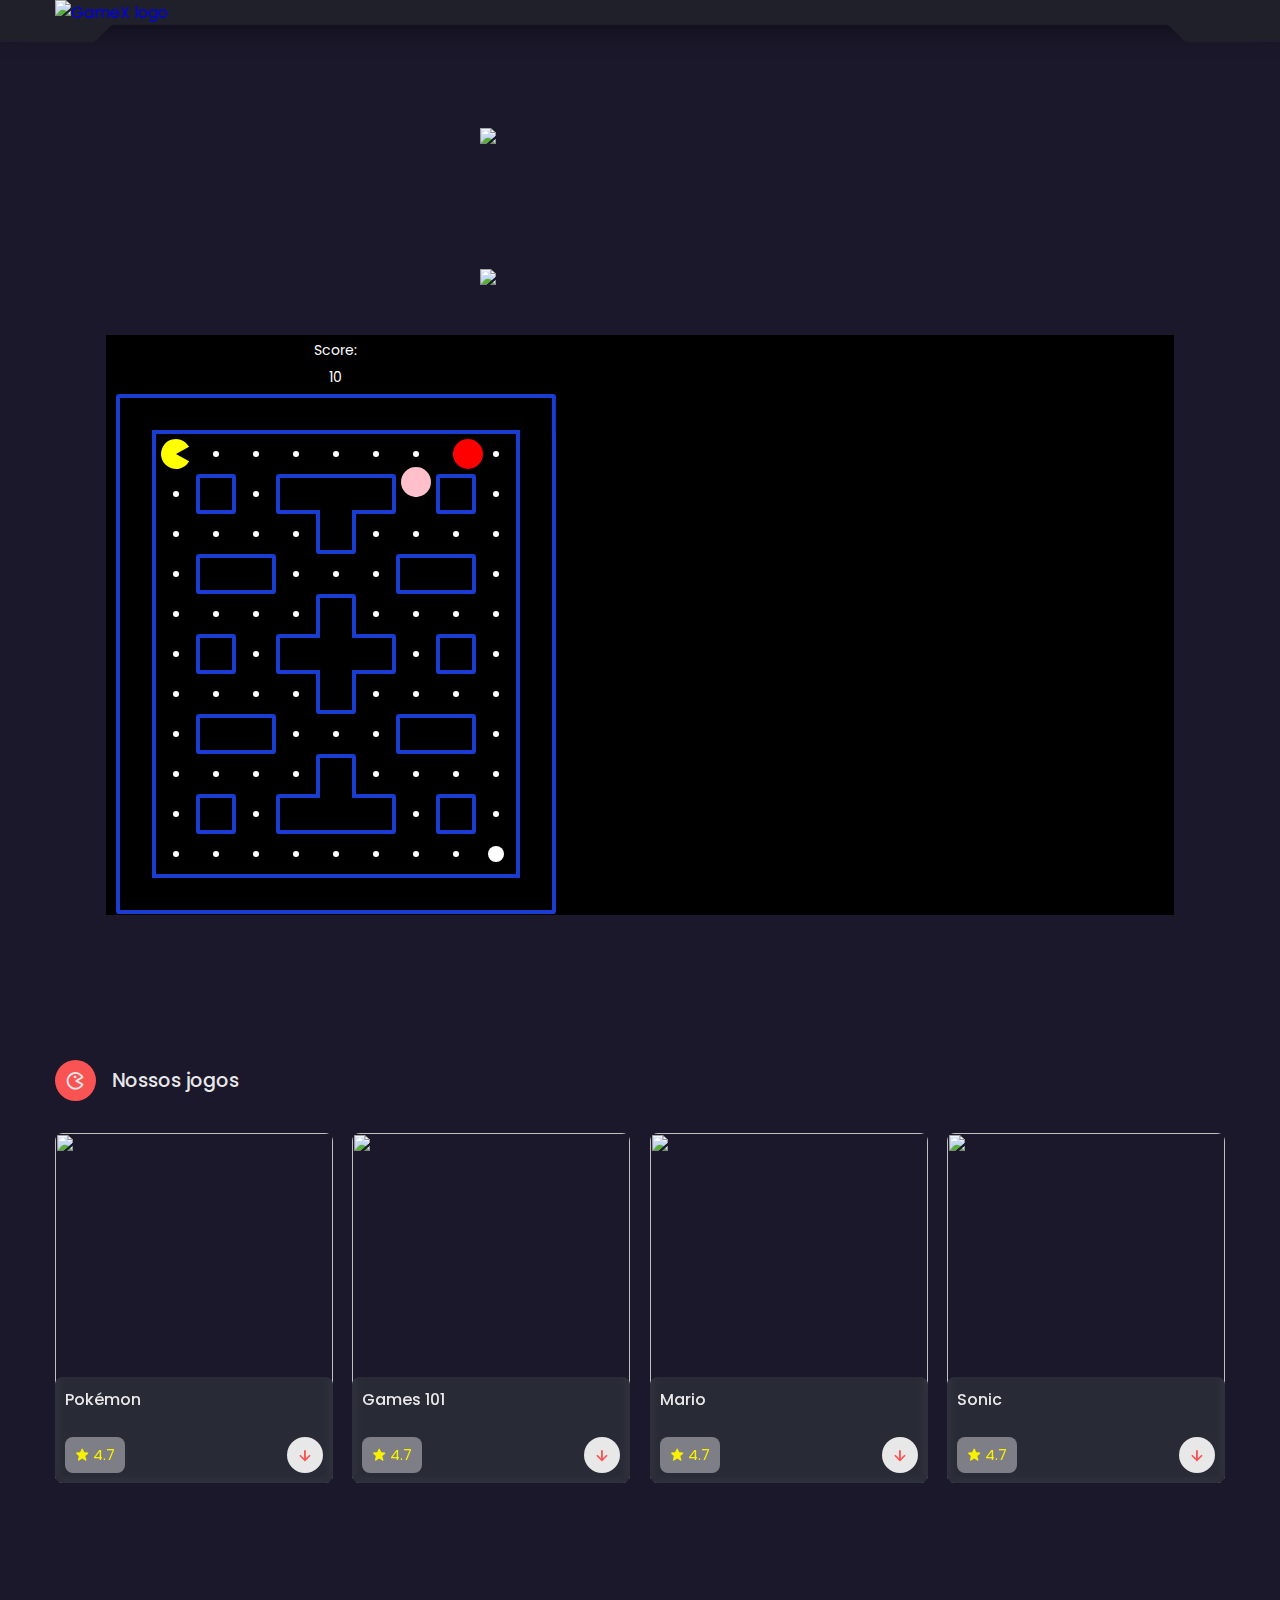
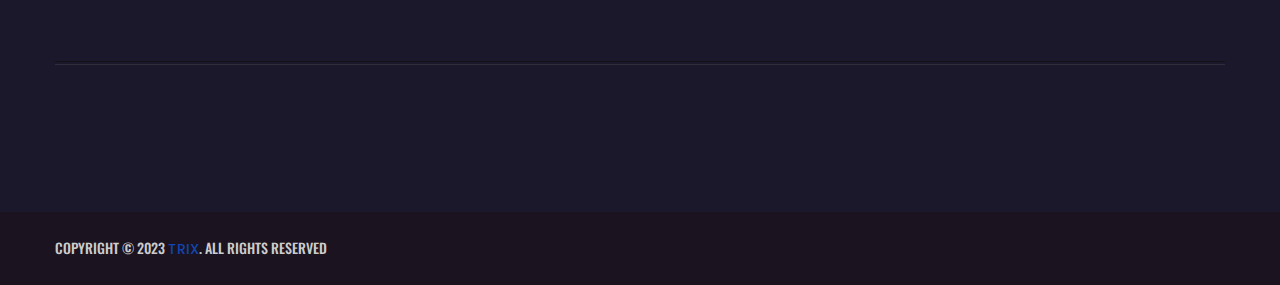
==== index.html @ 64737277 "Update index.html" ====
<!DOCTYPE html>
<html lang="pt-br">

<head>
    <link rel="icon" href="https://github.com/gabziz/certo/blob/main/img/icon.png?raw=true">
    <link rel="stylesheet" href="nossosJogos.css">
    <link rel="stylesheet" href="stylePacman.css">
    <!--BoxIcon-->
    <link href='https://unpkg.com/boxicons@2.1.4/css/boxicons.min.css' rel='stylesheet'>
    <!--Swiper File css-->
    <link rel="stylesheet" href="swiper-bundle.min.css">
    <!-- 
    - google font
  -->
    <link rel="preconnect" href="https://fonts.googleapis.com">
    <link rel="preconnect" href="https://fonts.gstatic.com" crossorigin>
    <link
        href="https://fonts.googleapis.com/css2?family=Oswald:wght@300;400;500;600;700&family=Poppins:wght@400;500;700&display=swap"
        rel="stylesheet">
    <meta charset="UTF-8">
    <meta http-equiv="X-UA-Compatible" content="IE=edge">
    <meta name="viewport" content="width=device-width, initial-scale=1.0">

    <!-- pokemon -->
    <link rel="preconnect" href="https://fonts.googleapis.com" />
    <link rel="preconnect" href="https://fonts.gstatic.com" crossorigin />
    <link
      href="https://fonts.googleapis.com/css2?family=Press+Start+2P&display=swap"
      rel="stylesheet"
    />
    <title>Trix - GameStore</title>
</head>

<body>

    <header>



        <div class="menu-icon">
            <div class="line1"></div>
            <div class="line2"></div>
            <div class="line3"></div>
        </div>
        </div>


        </div>
    </header>






    <header class="header">

        <!-- 
    - overlay
    -->
        <div class="overlay" data-overlay></div>

        <div class="container">


            <a href="https://trixstartup.github.io/trix/" class="logo">
                <img src="https://github.com/Naira-Duda-04/Imagem_TCC/blob/main/Logo-TCC2.png?raw=true" alt="GameX logo"
                    class="trix1">
            </a>



    </header>



<!--jogo-->
<div class="logoDeJogos">
    <img src="https://upload.wikimedia.org/wikipedia/pt/f/fc/Pac-Man_logo.png" >
    </div>
    <br>   
    <div class="jogo">
      <div class="teclado">
        <br>
          <img src="https://github.com/TrixStartup/NossosJogos-img/blob/main/Teclado/Pacman.png?raw=true">
      </div>
      <br><br>

        <div class="containerP">
          <div class="pacman1">
            <div class="pacman2">
            <p><span>Score: </span> </p> 
            <p><span id="scoreEl">0</span></p> 
            <canvas width="100" height="100"></canvas>
          </div>
          </div>
          
        </div>
        
    </div>
        <br><br><br><br><br><br>
        
             <!--nossos jogos-->
        <section class="new container" id="Nossos jogos">
            <div class="heading">
                <i class='bx bx-game'></i>
                <h2>Nossos jogos</h2>
            </div>
            <!--content-->
            <div class="new-content">
                <!--Card 1-->
                <div class="box">
                    <img src="https://github.com/TrixStartup/NossosJogos-img/blob/main/pokemon.PNG?raw=true" alt="">
                    <div class="box-text">
                        <h2>Pokémon</h2>
                        <br>
                        <div class="rating-download">
                            <div class="rating">
                                <i class='bx bxs-star'></i>
                                <span>4.7</span>
                            </div>
                            <a href="https://trixstartup.github.io/pokemon/" class="box-btn"><i class="bx bx-down-arrow-alt"></i>
      
                            </a>
                        </div>
                    </div>
                </div>
      
                <!--Card 2-->
                <div class="box">
                    <img src="https://github.com/TrixStartup/NossosJogos-img/blob/main/game101.PNG?raw=true" alt="">
                    <div class="box-text">
                        <h2>Games 101</h2>
                        <br>
                        <div class="rating-download">
                            <div class="rating">
                                <i class='bx bxs-star'></i>
                                <span>4.7</span>
                            </div>
                            <a href="https://trixstartup.github.io/games101/" class="box-btn"><i class="bx bx-down-arrow-alt"></i>
      
                            </a>
                        </div>
                    </div>
                </div>
      
                <!--Card 3-->
                <div class="box">
                    <img src="https://github.com/TrixStartup/NossosJogos-img/blob/main/mario.PNG?raw=true" alt="">
                    <div class="box-text">
                        <h2>Mario</h2>
                        <br>
                        <div class="rating-download">
                            <div class="rating">
                                <i class='bx bxs-star'></i>
                                <span>4.7</span>
                            </div>
                            <a href="https://trixstartup.github.io/mario/" class="box-btn"><i class="bx bx-down-arrow-alt"></i>
      
                            </a>
                        </div>
                    </div>
                </div>
      
                <!--Card 4-->
                <div class="box">
                    <img src="https://github.com/TrixStartup/NossosJogos-img/blob/main/sonic.PNG?raw=true" alt="">
                    <div class="box-text">
                        <h2>Sonic</h2>
                        <br>
                        <div class="rating-download">
                            <div class="rating">
                                <i class='bx bxs-star'></i>
                                <span>4.7</span>
                            </div>
                            <a href="https://trixstartup.github.io/sonic/" class="box-btn"><i class="bx bx-down-arrow-alt"></i>
      
                            </a>
                        </div>
                    </div>
                </div>        
        </section>














     <!--Footer-->
    
  <footer>
    
    <div class="footer-top">
      <div class="container">

        <div class="footer-brand-wrapper">


          <div class="footer-menu-wrapper">

           
          
          </div>

        </div>

        <div class="footer-quicklinks">
 
        </div>
      </div>
    </div>

    <div class="footer-bottom">
      <div class="container">
        <p class="copyright">
          Copyright &copy; 2023 <a href="#">Trix</a>. all rights reserved
        </p>
      </div>
    </div>

  </footer>


    <!-- 
        - #GO TO TOP
      -->

    <a href="#top" class="btn btn-primary go-top" data-go-top>
        <ion-icon name="chevron-up-outline"></ion-icon>
    </a>

    <!-- 
    - ionicon link
  -->
    <script type="module" src="https://unpkg.com/ionicons@5.5.2/dist/ionicons/ionicons.esm.js"></script>
    <script nomodule src="https://unpkg.com/ionicons@5.5.2/dist/ionicons/ionicons.js"></script>

    <!--Swiper File-->
    <script src="img/swiper-bundle.min.js"></script>
    <!---->


    <!--JavaScript-->
    <script src="main.js"></script>
    
    <!-- pacman -->
    <script src="utils.js"></script>
    <script src="classes/Boundary.js"></script>
    <script src="classes/Ghost.js"></script>
    <script src="classes/Pellet.js"></script>
    <script src="classes/Player.js"></script>
    <script src="classes/PowerUp.js"></script>
    <script src="eventListeners.js"></script>
    <script src="setup.js"></script>
    <script src="pacman.js"></script>
</body>

</html>
---- nossosJogos.css ----
@import url('https://fonts.googleapis.com/css2?family=Poppins:wght@400;500;600;700&display=swap');

*{
    font-family: 'Poppins', sans-serif;
    margin: 0;
    padding: 0;
    box-sizing: border-box;
    text-decoration: none;
}

:root{
    --main-color:#fa5353;
    --dark-color: #1b182b;
    --light-color: #322f40;
    --text-color: hsl(0,0%,91%);
}
::selection{
    color: var(--text-color);
    background: var(--main-color);
}
section{
    padding: 4rem 0 3rem;
}
img{
    width: 100%;
}
body{
    color: var(--text-color);
    background: var(--dark-color);
}
.container{
    max-width: 1068px;
    margin: auto;
    width: 100%;
}

/*home*/
.home{
    position: relative;
    min-height: 540px;
    display: flex;
    align-items: center;
    justify-content: flex-end;
    margin-top: 5rem;
}
.home img{
    position: absolute;
    width: 100%;
    height: 100%;
    object-fit: cover;
    border-radius: 1.4rem;
    z-index: -1;
}
.home-text{
    padding-right: 4rem;
    text-align: right;
}
.home-text h1{
    font-size: 2.4rem;
    text-transform: uppercase;
    color: var(--dark-color);
    margin-bottom: 1rem;
}
.btn{
    background: var(--main-color);
    padding: 15px 20px;
    color: var(--text-color);
    text-transform: uppercase;
    font-size: 1rem;
    letter-spacing: 1px;
    font-weight: 500;
    clip-path: polygon(0 0, 100% 0%, 100% 100%, 25% 100%, 0% 68%);
}
.btn:hover{
    background: var(--light-color);
    transition: 0.3s all linear;
}

/*games*/
.heading{
    display: flex;
    align-items: center;
    column-gap: 1rem;
    margin-bottom: 2rem;
}
.heading .bx{
    font-size: 21px;
    color: var(--text-color);
    background: var(--main-color);
    padding: 10px;
    border-radius: 5rem;
}
.heading h2{
    font-size: 1.2rem;
    font-weight: 500;
}
.box{
    position: relative;
    width: 100%;
    height: 350px;
    border-radius: 0.5rem;
}
.box img{
    width: 100%;
    height: 100%;
    object-fit: cover;
    border-radius: 0.5rem;
}
.box .box-text{
    position: absolute;
    right: 0;
    left: 0;
    bottom: 0;
    padding: 10px;
    background: hsl(227, 14%, 20%, 0.8);
    backdrop-filter: blur(4px);
    border-radius: 0.5rem;
}
.box .box-text h2{
    font-size: 1rem;
    font-weight: 500;
}
.box .box-text h3{
    font-size: 0.9rem;
    font-weight: 400;
    margin-bottom: 0.8rem;
}
.rating-download{
    display: flex;
    justify-content: space-between;
}
.rating{
    display: flex;
    align-items: center;
    column-gap: 4px;
    background: hsl(0, 0%, 100%, 0.4);
    padding: 4px 10px;
    border-radius: 0.5rem;
}
.rating .bx{
    color: #faf102;
    font-size: 0.9rem;
}
.rating span{
    color: #faf102;
    font-size: 0.9rem;
}
.box-btn .bx{
    padding: 8px;
    background: var(--text-color);
    border-radius: 5rem;
    color: var(--main-color);
    font-weight: 400;
    font-size: 20px;
}
.box-btn .bx:hover{
    background: var(--dark-color);
}
/*nossos jogos*/
.new-content{
    display: grid;
    grid-template-columns: repeat(auto-fit, minmax(240px,auto));
    gap: 1.2rem;
}






















:root {

    /**
     * colors
     */
  
    --raisin-black-1: hsl(234, 14%, 14%);
    --raisin-black-2: hsl(231, 12%, 12%);
    --raisin-black-3: hsl(195, 70%, 45%);
    --eerie-black: hsl(240, 11%, 9%);
    --light-gray: hsl(0, 0%, 80%);
    --platinum: hsl(0, 4%, 91%);
    --xiketic: hsl(275, 24%, 10%);
    --blue: hsl(220, 82%, 38%);
    --white: hsl(0, 0%, 100%);
    --onyx: hsl(240, 5%, 26%);
  
    /**
     * typography
     */
  
    --ff-refault: "Refault", Georgia;
    --ff-oswald: 'Oswald', sans-serif;
    --ff-poppins: 'Poppins', sans-serif;
  
    --fs-1: 54px;
    --fs-2: 34px;
    --fs-3: 30px;
    --fs-4: 26px;
    --fs-5: 22px;
    --fs-6: 20px;
    --fs-7: 18px;
    --fs-8: 15px;
    --fs-9: 14px;
    --fs-10: 13px;
    --fs-11: 12px;
  
    --fw-400: 400;
    --fw-500: 500;
    --fw-700: 700;
  
    /*
     transição
     */
  
    --transition-1: 0.15s ease-in-out;
    --transition-2: 0.15s ease-in;
    --transition-3: 0.25s ease-out;
  
    /*
    espaçamento
    */
  
    --section-padding: 60px;
  
    /**
     * clip path - Esta propriedade permite aplicar um recorte a uma imagem. Resultado: Podemos utilizar círculo, quadrado, trapézio e várias formas geométricas para fazer o recorte.
     */
  
    --polygon-1: polygon(90% 0, 100% 34%, 100% 100%, 10% 100%, 0 66%, 0 0);
    --polygon-2: polygon(0 0, 100% 0%, 82% 100%, 0% 100%);
    --polygon-3: polygon(0 0, 100% 0%, 100% 100%, 18% 100%);
    --polygon-4: polygon(96% 0, 100% 36%, 100% 100%, 4% 100%, 0 66%, 0 0);
  
  }
  /*-----------------------------------*\
    #RESET
  \*-----------------------------------*/
  
  *, *::before, *::after {
    margin: 0;
    padding: 0;
    box-sizing: border-box;
  }
  
  a { text-decoration: none; }
  
  li { list-style: none; }
  
  a,
  img,
  span,
  input,
  button,
  ion-icon { display: block; }
  
  button {
    font: inherit;
    background: none;
    border: none;
    cursor: pointer;
  }
  
  input {
    font: inherit;
    width: 100%;
    border: none;
  }
  
  html {
    font-family: var(--ff-poppins);
    scroll-behavior: smooth;
  }
  
  body { overflow-x: hidden; }
  
  body.active { overflow-y: hidden; }
  
  ::-webkit-scrollbar { width: 8px; }
  
  ::-webkit-scrollbar-track { background: var(--raisin-black-2); }
  
  ::-webkit-scrollbar-thumb {
    background: var(--blue);
    border-radius: 10px;
  }
  
   /*custumização das fontes*\
  /* Webfont: Refault-Italic */
  @font-face {
      font-family: 'Refault';
      src: url('../fonts/REFAULT.eot'); /*Modos de compatibilidade IE9 */
      src: url('../fonts/REFAULT.eot?#iefix') format('embedded-opentype'), /* IE6-IE8 */
           url('../fonts/REFAULT.woff') format('woff'), /* Navegadores modernos */
           url('../fonts/REFAULT.woff2') format('woff2'), /* Navegadores modernos */
           url('../fonts/REFAULT.ttf') format('truetype'); /* Safari, Android, iOS */
      font-style: italic;
      font-weight: normal;
      text-rendering: optimizeLegibility;
  }
  
  /*-----------------------------------*\
    REUSED STYLE
  \*-----------------------------------*/
  
  .container { padding-inline: 15px; }
  
  .h1 {
    color: var(--white);
    font-family: var(--ff-refault);
    font-size: var(--fs-1);
    font-weight: var(--fw-400);
    text-transform: uppercase;
  }
  
  .h2 {
    font-size: var(--fs-2);
    color: var(--white);
    line-height: 1.2;
    text-transform: uppercase;
    font-family: var(--ff-oswald);
  }
  
  .h3 {
    font-family: var(--ff-oswald);
    font-size: var(--fs-2);
    text-transform: uppercase;
    line-height: 1.2;
  }
  
  .btn {
    color: var(--white);
    font-family: var(--ff-oswald);
    font-size: var(--fs-6);
    font-weight: var(--fw-500);
    letter-spacing: 1px;
    text-transform: uppercase;
    display: flex;
    justify-content: center;
    align-items: center;
    gap: 10px;
    padding: 13px 34px;
    clip-path: var(--polygon-1);
    transition: var(--transition-1);
  }
  
  .btn-primary { background: var(--blue); }
  
  .btn-primary:is(:hover, :focus) { background: var(--raisin-black-1); }
  
  .btn-secondary {
    background: var(--white);
    color: var(--blue);
  }
  
  .btn-secondary:is(:hover, :focus) {
    background: var(--raisin-black-1);
    color: var(--white);
  }
  
  .btn-link:is(:hover, :focus) { color: var(--blue); }
  
  .has-scrollbar::-webkit-scrollbar { height: 6px; }
  
  .has-scrollbar::-webkit-scrollbar-button { width: 40px; }
  
  .section-title {
    position: relative;
    text-align: center;
    margin-bottom: 80px;
  }
  
  .section-title::before,
  .section-title::after {
    content: "";
    position: absolute;
    bottom: -20px;
    left: 50%;
    transform: translateX(-50%);
    height: 5px;
    width: 120px;
    background: var(--blue);
    border-radius: 0 0 5px 5px;
  }
  
  .section-title::before {
    bottom: -23px;
    height: 4px;
    width: 30px;
  }
 
  /*-----------------------------------*\
    HEADER
  \*-----------------------------------*/
  
  .header {
    position: fixed;
    top: 0;
    left: 0;
    width: 100%;
    background: var(--raisin-black-1);
    box-shadow: 0 3px 27px hsla(0, 0%, 0%, 0.5);
    padding-block: 20px;
    z-index: 4;
  }
  
  .header .container {
    display: flex;
    justify-content: space-between;
    align-items: center;
  }
  
  .header-actions { display: none; }
  
  .nav-open-btn {
    color: var(--white);
    font-size: 40px;
    padding: 5px;
  }
  
  .nav-open-btn ion-icon { --ionicon-stroke-width: 40px; }
  
  .navbar {
    position: fixed;
    top: 0;
    right: -300px;
    width: 100%;
    max-width: 300px;
    background: var(--raisin-black-2);
    height: 100%;
    box-shadow: 0 2px 8px hsla(0, 0%, 0%, 0.5);
    visibility: hidden;
    z-index: 2;
    transition: var(--transition-2);
  }
  
  
  .navbar.active {
    right: 0;
    visibility: visible;
    transition: var(--transition-3);
  }
  
  .navbar-top {
    display: flex;
    justify-content: space-between;
    align-items: center;
    padding: 25px;
  }
  
  .nav-close-btn {
    color: var(--blue);
    font-size: 25px;
    padding: 10px;
    transform: translateX(15px);
  }
  
  .nav-close-btn ion-icon { --ionicon-stroke-width: 70px; }
  
  .navbar-list {
    border-top: 1px solid hsla(0, 0%, 100%, 0.1);
    margin-bottom: 30px;
  }
  
  .navbar-link {
    color: var(--white);
    font-size: 15px;
    padding: 10px 25px;
    border-bottom: 1px solid hsla(0, 0%, 100%, 0.1);
    font-weight: var(--fw-500);
    transition: 0.15s ease-in-out;
  }
  
  .navbar-link:is(:hover, :focus) { color: var(--blue); }
  
  .nav-social-list {
    display: flex;
    justify-content: center;
    align-items: center;
    gap: 15px;
  }
  
  .social-link {
    color: var(--blue);
    font-size: 18px;
  }
  
  .overlay {
    position: fixed;
    inset: 0;
    pointer-events: none;
    z-index: 1;
    transition: var(--transition-2);
  }
  
  .overlay.active {
    background: hsla(0, 0%, 0%, 0.7);
    pointer-events: all;
    transition: var(--transition-3);
  }
  
  /*-----------------------------------*\
    HERO
  \*-----------------------------------*/
  
  .hero {
    background: url("https://github.com/gabziz/certo/blob/main/img/hero-banner.jpg?raw=true") no-repeat;
    background-size: cover;
    background-position: top center;
    margin-top: 90px;
    padding: var(--section-padding) 0;
    height: 100vh;
    max-height: 1000px;
    display: flex;
    justify-content: center;
    align-items: center;
    text-align: center;
  }
  
  .hero-subtitle {
    color: var(--white);
    font-family: var(--ff-oswald);
    font-size: var(--fs-7);
    font-weight: var(--fw-500);
    text-transform: uppercase;
    letter-spacing: 12px;
    text-shadow: 0 7px hsla(0, 0%, 0%, 0.4);
    margin-bottom: 15px;
  }
  
  .hero-title { margin-bottom: 10px; }
  
  .btn-group {
    display: flex;
    flex-wrap: wrap;
    justify-content: center;
    align-items: center;
  }
  
  .hero .btn-primary ion-icon { font-size: 25px; }
  
  /*-----------------------------------*\
    sobre
  \*-----------------------------------*/
  
  .section-wrapper {
    background: url("img/section-wrapper.jpg") no-repeat;
    background-size: cover;
    background-position: center;
  }
  
  .about {
    background: url("img/about-img-shadow.png") no-repeat;
    background-size: 100%;
    background-position: center;
    padding: 120px 0 var(--section-padding);
  }
  
  .about-banner { margin-bottom: 40px; }
  
  .about-img { width: 100%; }
  
  .character { display: none; }
  
  .about-content {
    background: var(--raisin-black-1);
    color: var(--white);
    padding: 40px 20px;
    border-radius: 4px;
    box-shadow: 0 2px 4px hsla(0, 0%, 0%, 0.2);
  }
  
  .about-subtitle {
    color: var(--blue);
    font-family: var(--ff-oswald);
    font-size: var(--fs-8);
    font-weight: var(--fw-500);
    text-transform: uppercase;
    margin-bottom: 15px;
  }
  
  .about-title {
    font-family: var(--ff-oswald);
    font-size: var(--fs-2);
    line-height: 1.2;
    text-transform: uppercase;
    margin-bottom: 20px;
  }
  
  .about-title strong { color: var(--blue); }
  
  .about-text,
  .about-bottom-text {
    color: var(--light-gray);
    font-size: var(--fs-9);
    line-height: 1.8;
    letter-spacing: 0.5px;
  }
  
  .about-text { margin-bottom: 20px; }
  
  .about-bottom-text {
    display: flex;
    justify-content: flex-start;
    align-items: flex-start;
    gap: 8px;
  }
  
  .about-bottom-text ion-icon {
    color: var(--blue);
    font-size: 25px;
    --ionicon-stroke-width: 45px;
  }
    
  /*-----------------------------------*\
    EQUIPE
  \*-----------------------------------*/
  
  .team { padding: var(--section-padding) 0; }
  
  .team-list {
    display: flex;
    flex-wrap: wrap;
    justify-content: center;
    align-items: center;
    gap: 30px;
    margin-bottom: 70px;
  }
  
  .team-list li { max-width: 40%; }
  
  .team-member {
    position: relative;
    border-radius: 50%;
    border: 3px solid var(--raisin-black-3);
    transition: var(--transition-1);
  }
  
  .team-member:is(:hover, :focus) { border-color: var(--blue); }
  
  .team-member img { width: 100%; }
  
  .team-member:is(:hover, :focus) img { opacity: 0.5; }
  
  .team-member ion-icon {
    position: absolute;
    top: 50%;
    left: 50%;
    transform: translate(-50%, -50%);
    color: var(--blue);
    font-size: 50px;
    transition: var(--transition-1);
    opacity: 0;
  }
  
  .team-member:is(:hover, :focus) ion-icon { opacity: 1; }
  
  .team .btn-primary { margin-inline: auto; }
    
  /*-----------------------------------*\
    #NEWSLETTER
  \*-----------------------------------*/
  
  .newsletter { padding: var(--section-padding) 0 120px; }
  
  .newsletter-card {
    background: url("img/newsletter-bg.jpg") no-repeat;
    background-size: cover;
    background-position: center;
    padding: 50px 25px;
    border-radius: 12px;
    text-align: center;
  }
  
  .newsletter-content { margin-bottom: 30px; }
  
  .newsletter-img {
    width: max-content;
    margin-inline: auto;
    margin-bottom: 10px;
  }
  
  .newsletter-title { font-size: var(--fs-3); }
  
  .newsletter .input-field {
    background: hsla(0, 0%, 0%, 0.2);
    color: var(--white);
    border: 1px solid var(--white);
    font-size: var(--fs-10);
    padding: 17px 25px;
    margin-bottom: 15px;
  }
  
  .newsletter .input-field:focus {
    background: hsla(0, 0%, 0%, 0.4);
    outline: none;
  }
  
  .newsletter .input-field::placeholder {
    color: inherit;
    font-size: var(--fs-9);
  }
  
  .newsletter .btn-secondary {
    font-size: var(--fs-7);
    margin-inline: auto;
  }
  

  /*-----------------------------------*\
    #FOOTER
  \*-----------------------------------*/
  
  .footer-top {
    background: url("https://github.com/gabziz/certo/blob/main/img/footer-bg.jpg?raw=true") no-repeat;
    background-size: cover;
    background-position: center;
    padding: var(--section-padding) 0;
  }
  
  .footer-brand-wrapper {
    position: relative;
    padding-bottom: 30px;
    border-bottom: 1px solid hsl(220, 14%, 8%);
    margin-bottom: 50px;
  }

  .footer-brand-wrapper::after {
    content: "";
    position: absolute;
    bottom: -4px;
    left: 0;
    width: 100%;
    height: 1px;
    background: hsla(0, 0%, 50%, 0.2);
  }
  
  .footer-top .logo {
    width: max-content;
    margin-inline: auto;
    margin-bottom: 50px;
  }
  
  .footer-menu-list {
    display: flex;
    flex-wrap: wrap;
    justify-content: center;
    align-items: center;
    gap: 5px 40px;
    margin-bottom: 20px;
  }
  
  .footer-menu-link {
    color: var(--platinum);
    font-family: var(--ff-oswald);
    font-size: var(--fs-8);
    font-weight: var(--fw-500);
    letter-spacing: 1px;
    text-transform: uppercase;
    padding: 5px 10px;
    transition: var(--transition-1);
  }
  
  .footer-menu-link:is(:hover, :focus) { color: var(--blue); }
  
  .footer-input-wrapper {
    position: relative;
    max-width: 260px;
    margin-inline: auto;
  }
  
  .quicklink-list {
    display: flex;
    flex-wrap: wrap;
    justify-content: center;
    align-items: center;
    gap: 5px;
    margin-bottom: 20px;
  }
  
  .quicklink-item {
    color: var(--light-gray);
    font-family: var(--ff-oswald);
    font-size: var(--fs-11);
    font-weight: var(--fw-500);
    text-transform: uppercase;
    letter-spacing: 1px;
    padding: 5px 10px;
    transition: var(--transition-1);
  }
  
  .quicklink-item:is(:hover, :focus) { color: var(--blue); }
  
  .footer-social-list {
    display: flex;
    justify-content: center;
    align-items: center;
    gap: 10px;
  }
  
  .footer-social-link {
    background: var(--xiketic);
    color: var(--light-gray);
    width: 35px;
    height: 35px;
    display: grid;
    place-items: center;
    font-size: 14px;
    border-radius: 50%;
    transition: var(--transition-1);
  }
  
  .footer-social-link:is(:hover, :focus) { color: var(--blue); }
  
  .footer-bottom {
    padding: 25px 0;
    background: var(--xiketic);
    text-align: center;
  }
  
  .copyright {
    color: var(--light-gray);
    font-family: var(--ff-oswald);
    font-size: var(--fs-9);
    font-weight: var(--fw-500);
    text-transform: uppercase;
    margin-bottom: 15px;
  }
  
  .copyright a {
    display: inline-block;
    color: var(--blue);
  }
  
  .footer-bottom-img img {
    width: max-content;
    max-width: 100%;
    margin-inline: auto;
  }
  
  
  /*-----------------------------------*\
    #GO TO TOP
  \*-----------------------------------*/
  
  .go-top {
    --polygon-1: polygon(70% 0, 100% 30%, 100% 100%, 30% 100%, 0 70%, 0 0);
  
    position: fixed;
    bottom: 20px;
    right: 20px;
    padding: 15px;
    visibility: hidden;
    opacity: 0;
    pointer-events: none;
    transition: var(--transition-1);
  }
  
  .go-top.active {
    visibility: visible;
    opacity: 1;
    pointer-events: all;
  }
  
  .go-top:is(:hover, :focus) {
    background: var(--white);
    color: var(--blue);
  }

  /*-----------------------------------*\
    #RESPONSIVE
  \*-----------------------------------*/
  
  /**
   * responsive larger than 420px
   */
  
  @media (min-width: 420px) {
  
    /**
     * CUSTOM PROPERTY
     */
  
    :root {
  
      /**
       * typography
       */
  
      --fs-1: 70px;
  
    }
  
  }
  
  
  
  
  
  /**
   * responsive larger than 575px
   */
  
  @media (min-width: 575px) {
  
    /**
     * CUSTOM PROPERTY
     */
  
    :root {
  
      /**
       * typography
       */
  
      --fs-1: 90px;
      --fs-2: 45px;
  
    }
  
  
  
    /**
     * REUSED STYLE
     */
  
    .container {
      max-width: 540px;
      margin-inline: auto;
    }
  
  
  
    /**
     * ABOUT
     */
  
    .about-banner {
      position: relative;
      max-width: 410px;
      margin-inline: auto;
      z-index: 1;
    }
  
    .character-2 {
      display: block;
      position: absolute;
      top: 120px;
      left: 160px;
      max-width: 150px;
      z-index: -1;
    }
  
    .about-content { padding: 60px 40px; }
  
  
  
    /**
     * TOURNAMENT
     */
  
    .tournament-text {
      max-width: 500px;
      margin-inline: auto;
    }
  
  
  
    /**
     * GALLERY
     */
  
    .gallery .container { max-width: unset; }
  
    .gallery-list li { min-width: 80%; }
  
  }
  
  
  
  
  
  /**
   * responsive larger than 768px
   */
  
  @media (min-width: 768px) {
  
    /**
     * CUSTOM PROPERTY
     */
  
    :root {
  
      /**
       * typography
       */
  
      --fs-1: 115px;
      --fs-3: 36px;
  
    }
  
  
  
    /**
     * REUSED STYLE
     */
  
    .container { max-width: 700px; }
  
    .has-scrollbar::-webkit-scrollbar-button { width: 150px; }
  
  
  
    /**
     * HEADER
     */
  
    .header::after,
    .header::before {
      content: "";
      position: absolute;
      width: 115px;
      height: 20px;
      background: var(--raisin-black-1);
      bottom: -17px;
    }
  
    .header::before {
      left: 0;
      clip-path: var(--polygon-2);
    }
  
    .header::after {
      right: 0;
      clip-path: var(--polygon-3);
    }
  
  
  
    /**
     * HERO
     */
  
    .hero-subtitle {
      --fs-7: 25px;
      letter-spacing: 30px;
    }
  
  
  
    /**
     * ABOUT
     */
  
    .about-banner { max-width: 430px; }
  
    .character {
      display: block;
      position: absolute;
      z-index: -1;
    }
  
    .character-1 {
      width: 130px;
      top: 110px;
      left: -120px;
    }
  
    .character-2 { left: 200px; }
  
    .character-3 {
      top: 0;
      right: -112px;
    }
  
  
  
    /**
     * GALLERY
     */
  
    .gallery-list { padding-bottom: 30px; }
  
    .gallery-list li { min-width: 70%; }
  
  
  
    /**
     * GEARS
     */
  
    .gears-list { grid-template-columns: 1fr 1fr; } 

    /**
     * FOOTER
     */
  
    .footer-menu-wrapper,
    .footer-quicklinks,
    .footer-bottom .container {
      display: flex;
      justify-content: space-between;
      align-items: center;
    }
  
    .footer-menu-list {
      max-width: 50%;
      justify-content: flex-start;
      column-gap: 16px;
      margin-bottom: 0;
    }
  
    .footer-input-wrapper {
      margin-inline: 0;
      width: 50%;
    }
  
    .quicklink-list {
      margin-bottom: 0;
      column-gap: 15px;
    }
  
    .copyright { margin-bottom: 0; }
  
  }
  
  
  
  
  
  /**
   * responsive larger than 1024px
   */
  
  @media (min-width: 1024px) {
  
    /**
     * CUSTOM PROPERTY
     */
  
    :root {
  
      /**
       * spacing
       */
  
      --section-padding: 100px;
  
    }
  
  
  
    /**
     * REUSED STYLE
     */
  
    .container { max-width: 1000px; }
  
    .has-scrollbar::-webkit-scrollbar-button { width: 200px; }
  
  
  
    /**
     * HEADER 
     */
  
    .header { padding-block: 0; }
  
    .header .logo { margin-right: 25px; }
  
    .nav-open-btn { display: none; }
  
    .navbar {
      position: static;
      opacity: 1;
      visibility: visible;
      background: none;
      max-width: unset;
      width: max-content;
      height: auto;
      box-shadow: none;
    }
  
    .navbar-top,
    .nav-social-list { display: none; }
  
    .navbar-list {
      margin-bottom: 0;
      display: flex;
      justify-content: flex-end;
      align-items: center;
    }
  
    .navbar-link {
      position: relative;
      color: var(--platinum);
      padding-block: 34px;
      border: none;
      font-family: var(--ff-oswald);
      text-transform: uppercase;
      letter-spacing: 1px;
      z-index: 1;
    }
  
    .navbar-link::after {
      content: "";
      position: absolute;
      inset: 0;
      transform: skew(-15deg);
      border-bottom: 5px solid transparent;
      z-index: -1;
      transition: var(--transition-1);
    }
  
    .navbar-link:focus { outline: none; }
  
    .navbar-link:is(:hover, :focus)::after {
      background: var(--raisin-black-2);
      border-color: var(--blue);
    }
  
    .header-actions {
      display: flex;
      justify-content: center;
      align-items: center;
    }
  
    .header-actions .search {
      color: var(--white);
      font-size: 18px;
      padding: 25px;
      transition: var(--transition-1);
    }
  
    .search ion-icon { --ionicon-stroke-width: 70px; }
  
    .header-actions .search:is(:hover, :focus) { color: var(--blue); }
  
    .btn-sign_in {
      position: relative;
      display: flex;
      justify-content: center;
      align-items: center;
      background: var(--raisin-black-3);
      color: var(--light-gray);
      font-family: var(--ff-oswald);
      font-size: var(--fs-11);
      font-weight: var(--fw-500);
      text-transform: uppercase;
      letter-spacing: 1px;
      padding: 5px;
      border-right: 5px solid var(--orange);
      box-shadow: 0 0 4px hsla(0, 0%, 0%, 0.2);
      margin-left: 15px;
      transition: var(--transition-1);
    }
  
    .btn-sign_in::after {
      content: "";
      position: absolute;
      top: 50%;
      left: -20px;
      transform: translateY(-50%);
      width: 5px;
      height: 40px;
      background: var(--eerie-black);
      box-shadow: 0 3px 7px hsla(345, 75%, 30%, 0.2),
                  inset 0 3px 7px 0 hsla(335, 53%, 14%, 0.4);
    }
  
    .btn-sign_in:is(:hover, :focus) { color: var(--blue); }
  
    .btn-sign_in .icon-box {
      font-size: 18px;
      background: var(--raisin-black-2);
      padding: 6px;
      margin-right: 5px;
      box-shadow: 0 3px 7px hsla(345, 75%, 30%, 0.2),
                  inset 0 3px 7px 0 hsla(335, 53%, 14%, 0.4);
    }
  
    .btn-sign_in .icon-box ion-icon { --ionicon-stroke-width: 40px; }
  
    .btn-sign_in span { padding-inline: 10px; }
  
    .overlay { display: none; }
  
  
  
    /**
     * ABOUT
     */
  
    .about { padding-top: 200px; }
  
    .about-content {
      max-width: 700px;
      margin-inline: auto;
    }
  
  
  
    /**
     * TOURNAMENT
     */
  
    .tournament {
      --fs-2: 30px;
      --fs-3: 30px;
      --fs-6: 16px;
  
      text-align: left;
    }
  
    .tournament .container {
      display: flex;
      justify-content: space-between;
      align-items: center;
    }
  
    .tournament-content,
    .tournament-prize { margin-bottom: 0; }
  
    .tournament-content { max-width: 310px; }
  
    .tournament .btn-primary { margin-inline: 0; }
  
    .tournament-prize,
    .tournament-winners { text-align: center; }
  
    .tournament-winners { padding: 45px 40px; }
  
  
  
    /**
     * GALLERY
     */
  
    .gallery-list {
      gap: 30px;
      padding-inline: 40px;
    }
  
    .gallery-list li { min-width: 50%; }
  
  
  
    /**
     * GEARS
     */
  
    .card-time-wrapper {
      top: 4%;
      right: 8%;
    }
  
  
  
    /**
     * NEWSLETTER
     */
  
    .newsletter { padding-bottom: 200px; }
  
    .newsletter-card {
      display: flex;
      justify-content: space-between;
      align-items: center;
      gap: 50px;
      padding: 45px 50px;
    }
  
    .newsletter-content {
      margin-inline: 0;
      margin-bottom: 0;
    }
  
    .newsletter-img { padding-left: 30px; }
  
    .newsletter-form { flex-grow: 1; }
  
    .newsletter-form::after {
      bottom: 9px;
      left: -5px;
      width: 25px;
      transform: rotate(52deg);
    }
  
  
  
    /**
     * FOOTER
     */
  
    .footer-brand-wrapper {
      display: flex;
      justify-content: space-between;
      align-items: center;
    }
  
    .footer-top .logo {
      margin-inline: 0;
      margin-bottom: 0;
      margin-right: 50px;
    }
  
    .footer-menu-wrapper { gap: 50px; }
  
    .footer-menu-list {
      flex-grow: 1;
      max-width: unset;
    }
  
  }
  
  
  
  
  
  /**
   * responsive larger than 1200px
   */
  
  @media (min-width: 1200px) {
  
    /**
     * CUSTOM PROPERTY
     */
  
    :root {
  
      /**
       * typography
       */
  
      --fs-1: 150px;
  
    }
  
  
  
    /**
     * REUSED STYLE
     */
  
    .container { max-width: 1200px; }
  
  
  
    /**
     * HEADER
     */
  
    .navbar-link { padding-block: 45px; }
  
  
  
    /**
     * HERO
     */
  
    .hero { margin-top: 110px; }
  
  
  
    /**
     * ABOUT
     */
  
    .about {
      background-size: 55%;
      background-position: 90% center;
    }
  
    .about .container {
      display: flex;
      flex-direction: row-reverse;
      justify-content: space-between;
      align-items: center;
      gap: 100px;
      padding-right: 110px;
    }
  
    .about-banner {
      margin-inline: 0;
      margin-bottom: 0;
    }
  
    .character-2 {
      left: 155px;
      top: 70px;
    }
  
    .about-content {
      max-width: 600px;
      margin-inline: 0;
    }
  
  
  
    /**
     * TEAM 
     */
  
    .team-list { gap: 20px; }
  
  
  
    /**
     * GEARS
     */
  
    .gears-list { grid-template-columns: repeat(3, 1fr); }
  
    .card-time-wrapper {
      top: 3.5%;
      right: 7%;
    }
   
  
  
    /**
     * FOOTER
     */
  
    .footer-menu-wrapper { flex-grow: 1; }
  
    .footer-menu-list { justify-content: flex-end; }
  
  }











  /*páginas ind*/
.video-container video{
    width: 100%;
    aspect-ratio: 16/9;
}
.video-container{
    margin-top: 5rem;
}
.about{
    margin-top: 2rem;
}
.about h2{
    display: inline-flex;
    font-size: 1.4rem;
    font-weight: 500;
    border-bottom: 4px solid var(--main-color);
}
.about p{
    font-size: 0.938rem;
    margin-top: 1rem;
    text-align: justify;
}
.screenshots h2{
    display: inline-flex;
    font-size: 1.4rem;
    font-weight: 500;
    border-bottom: 4px solid var(--main-color);
    margin: 1.6rem 0;
}
.screenshots-content{
    display: grid;
    grid-template-columns: repeat(auto-fit, minmax(250px, auto));
    gap: 10px;
    justify-content: center;
    max-width: 800px;
    margin: auto;
    width: 100%;
}
.screenshots-content img{
    width: 100%;
    height: 440px;
    object-fit: cover;
}
.download{
    max-width: 800px;
    margin: auto;
    width: 100%;
    display: grid;
    justify-content: center;
    margin-top: 2rem;
}
.download h2{
    text-align: center;
    font-size: 1.4rem;
    font-weight: 500;
    margin: 1.6rem 0;
}
.download-links{
    display: grid;
    grid-template-columns: repeat(3,1fr);
    gap: 10px;
    margin-bottom: 2rem;
}
.download-links a{
    text-align: center;
    background: var(--main-color);
    padding: 12px 20px;
    color: var(--text-color);
    letter-spacing: 1px;
    font-weight: 500;
}
.download-links a:hover{
    background: var(--light-color);
    transition: 0.3s all linear;
}



@media (min-width: 322px){
  .logo .trix1{
      width: 150px;
    }
  }

    /* naira */
    .jogo{
      position: relative;
      top: 75px;
      background-color: var(--detalhes3-titulo);
      
    }
    
    .logoDeJogos{
      margin: auto;
      width: 25%;
      max-width: 1068px;
      margin-top: 10%;
    }
    
    .teclado{
      width: 25%;
      max-width: 1068px;
      margin: auto;
    }
---- stylePacman.css ----
.pacman {
    margin: 0;
}

p{
    color: white;
    font-family: sans-serif;
    font-size: 14px;
    margin-bottom: 6px;
}

.containerP{
    max-width: 1068px;
    margin: auto;
    width: 100%;
}

.pacman1{
    background-color: black;
    justify-content: center;
    align-items: center;
    margin: 0 auto;
}

.pacman2{
    width: 43%;
    font-size: 15px;
    margin-bottom: 6px;
    padding: 5px 10px;
    background-color: black;
    text-align: center;
    height: 580px;
}
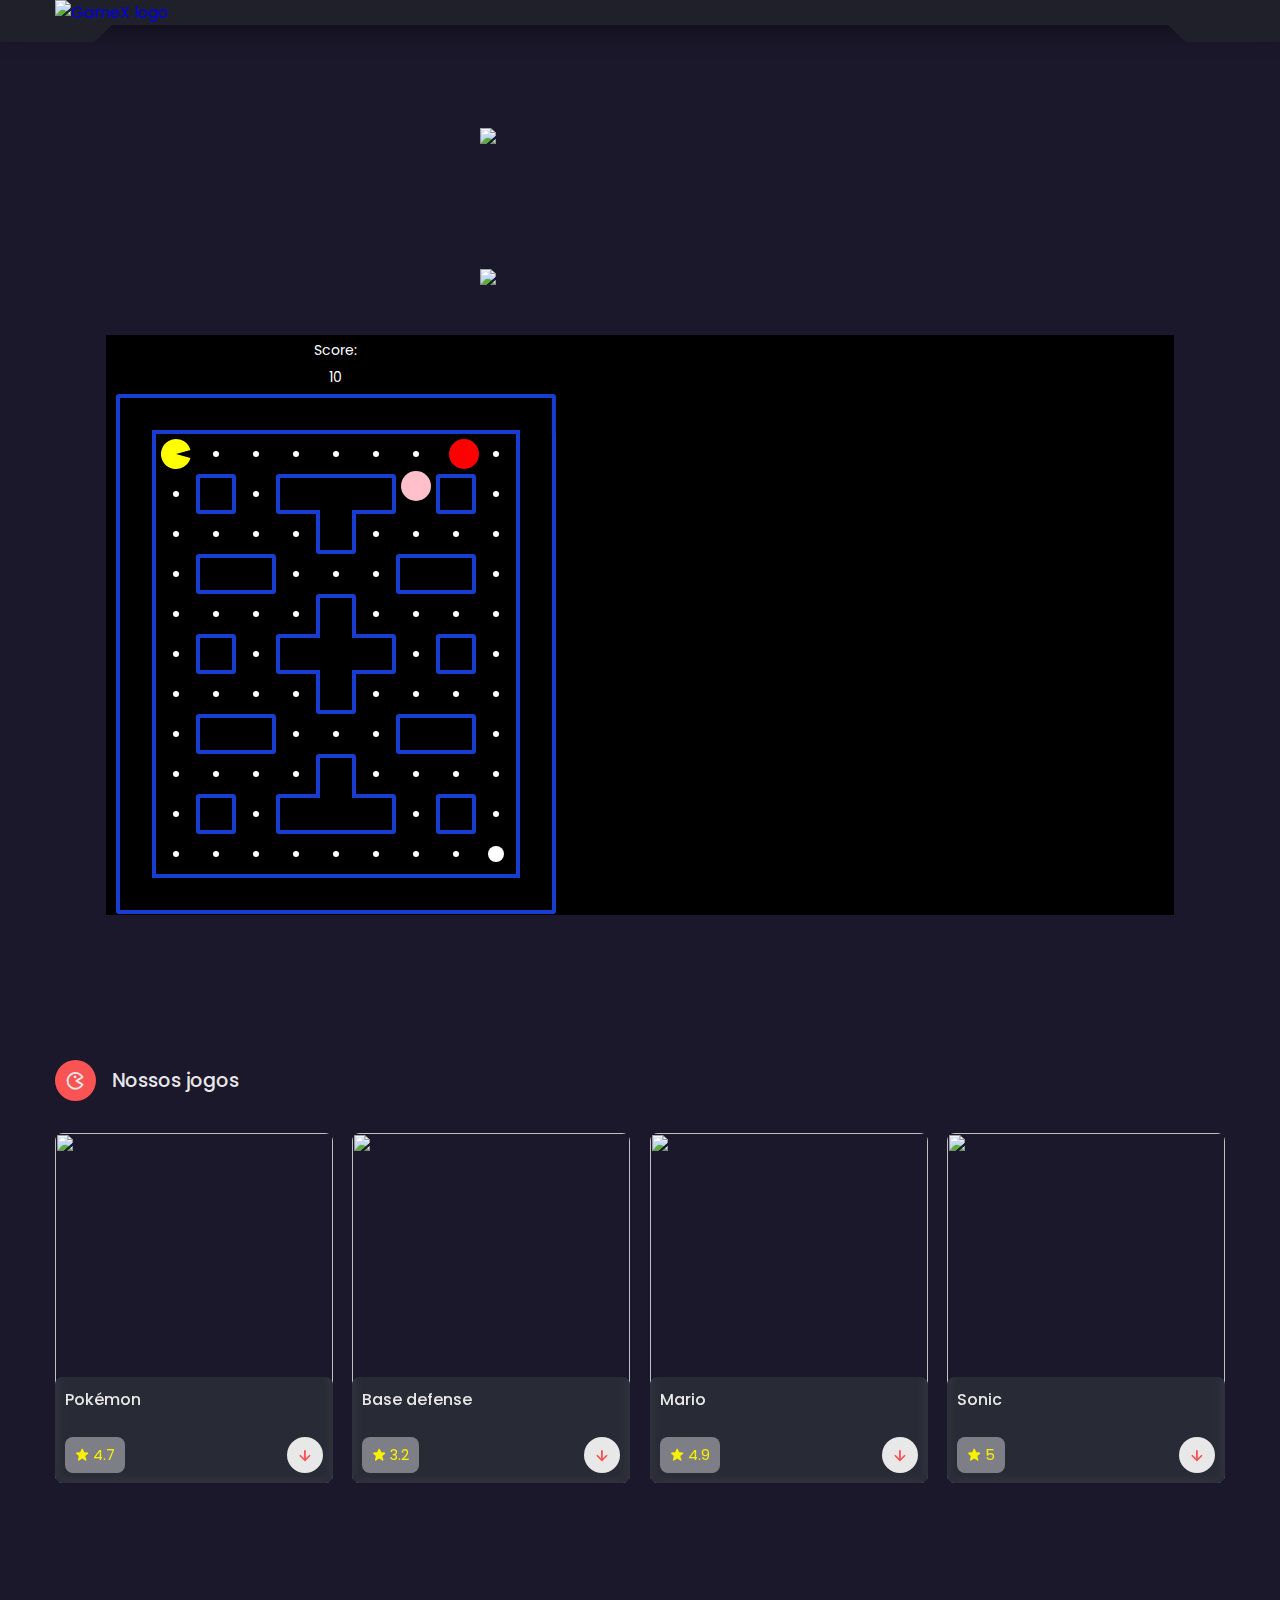
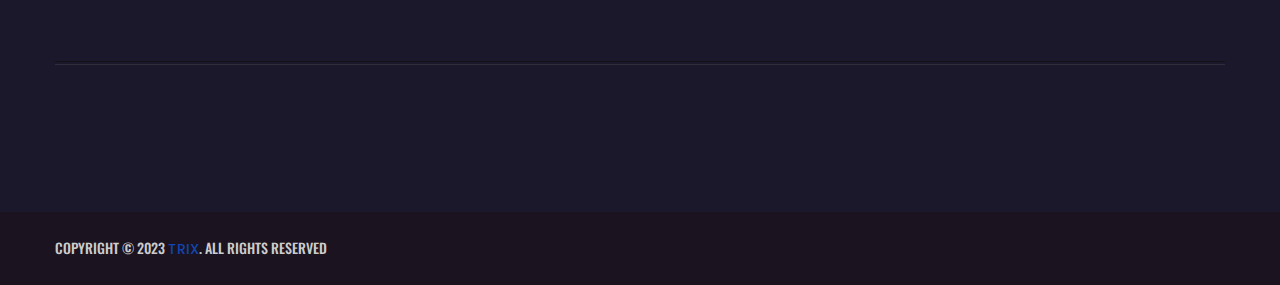
==== commit b1dd0879: "Update index.html" ====
--- a/index.html
+++ b/index.html
@@ -130,12 +130,12 @@
                 <div class="box">
                     <img src="https://github.com/TrixStartup/NossosJogos-img/blob/main/game101.PNG?raw=true" alt="">
                     <div class="box-text">
-                        <h2>Games 101</h2>
-                        <br>
-                        <div class="rating-download">
-                            <div class="rating">
-                                <i class='bx bxs-star'></i>
-                                <span>4.7</span>
+                        <h2>Base defense</h2>
+                        <br>
+                        <div class="rating-download">
+                            <div class="rating">
+                                <i class='bx bxs-star'></i>
+                                <span>3.2</span>
                             </div>
                             <a href="https://trixstartup.github.io/games101/" class="box-btn"><i class="bx bx-down-arrow-alt"></i>
       
@@ -153,7 +153,7 @@
                         <div class="rating-download">
                             <div class="rating">
                                 <i class='bx bxs-star'></i>
-                                <span>4.7</span>
+                                <span>4.9</span>
                             </div>
                             <a href="https://trixstartup.github.io/mario/" class="box-btn"><i class="bx bx-down-arrow-alt"></i>
       
@@ -171,7 +171,7 @@
                         <div class="rating-download">
                             <div class="rating">
                                 <i class='bx bxs-star'></i>
-                                <span>4.7</span>
+                                <span>5</span>
                             </div>
                             <a href="https://trixstartup.github.io/sonic/" class="box-btn"><i class="bx bx-down-arrow-alt"></i>
       
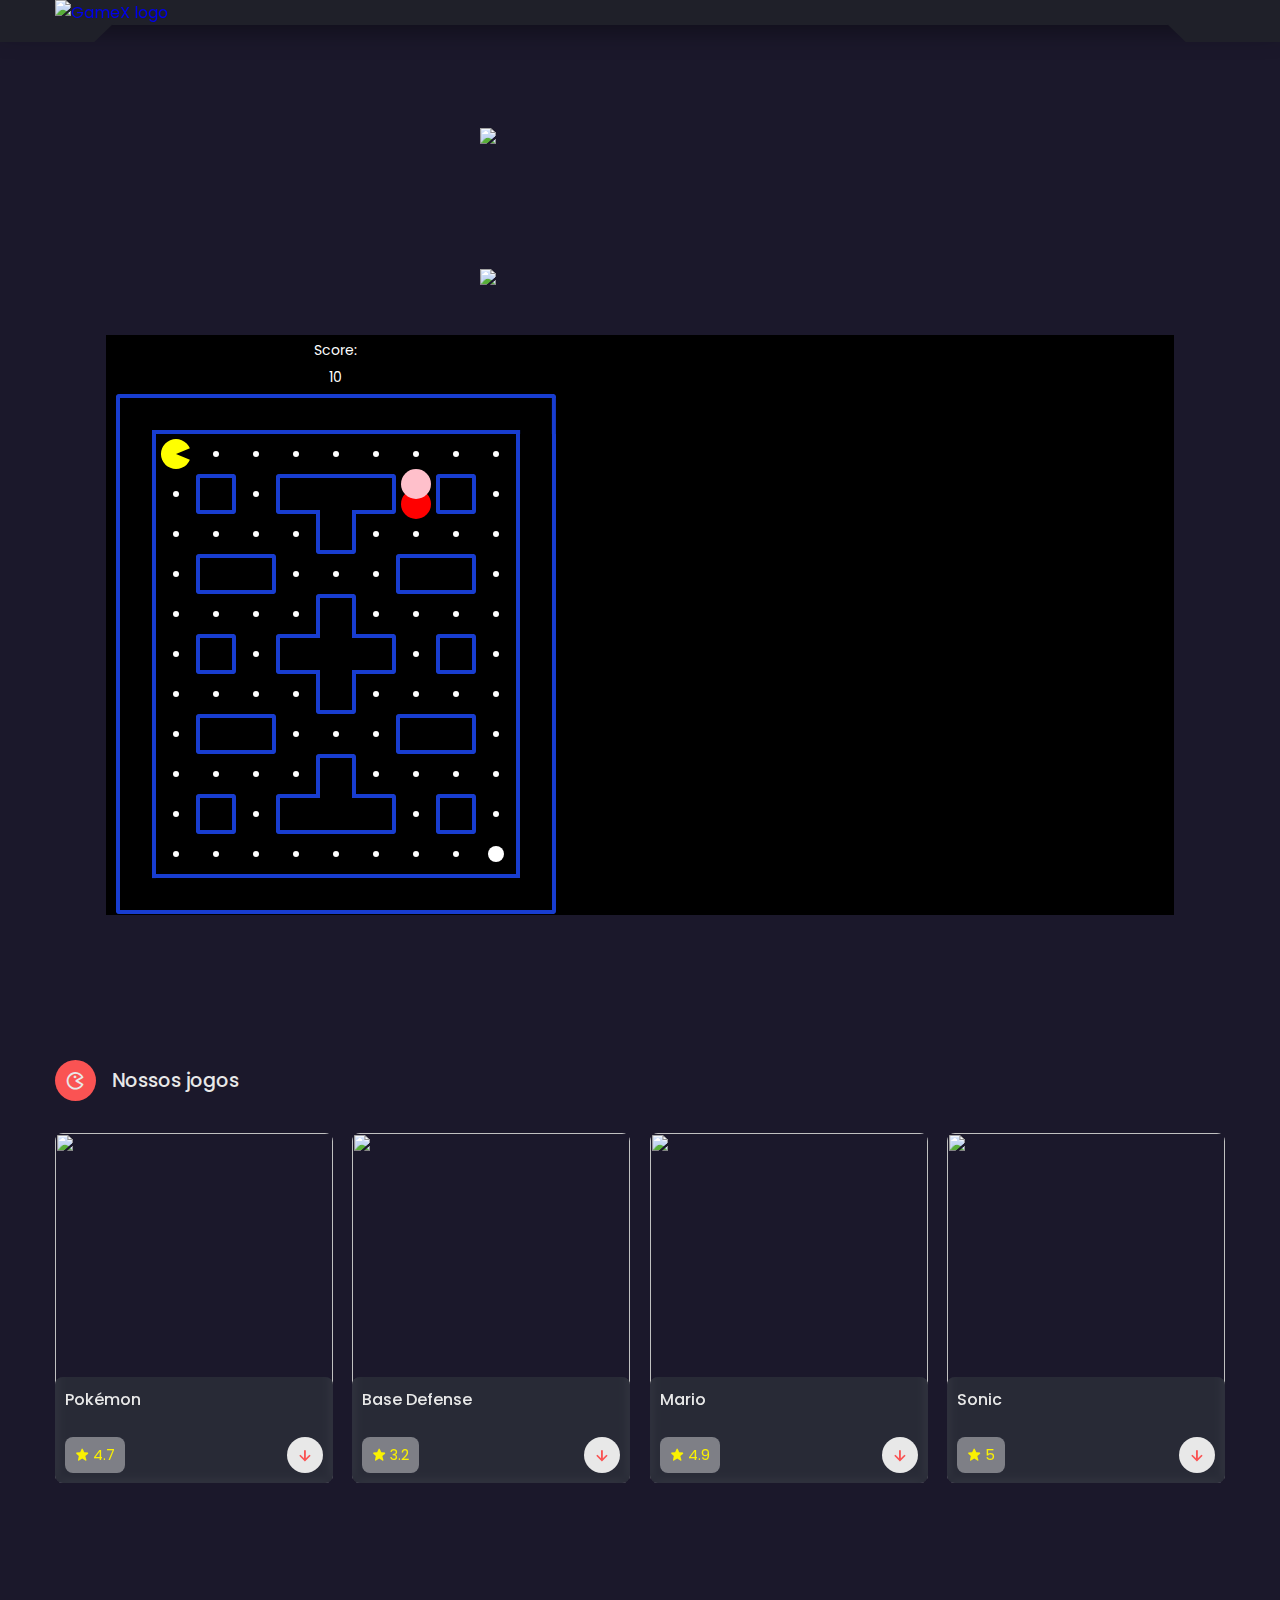
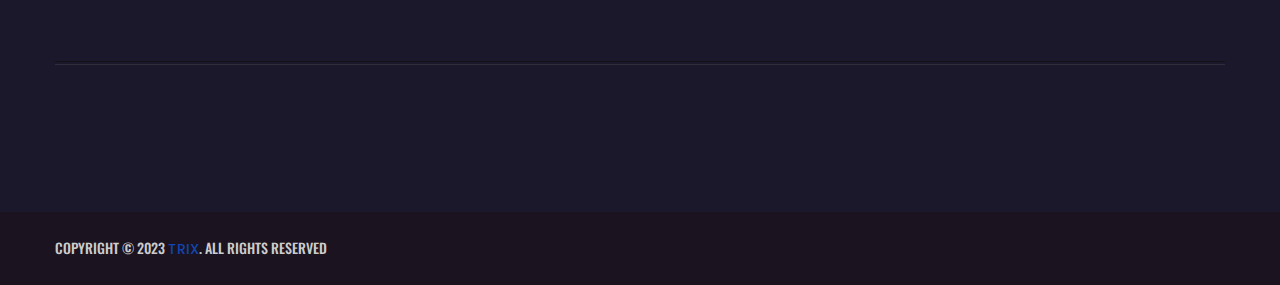
==== commit 54f798b8: "Update index.html" ====
--- a/index.html
+++ b/index.html
@@ -130,7 +130,7 @@
                 <div class="box">
                     <img src="https://github.com/TrixStartup/NossosJogos-img/blob/main/game101.PNG?raw=true" alt="">
                     <div class="box-text">
-                        <h2>Base defense</h2>
+                        <h2>Base Defense</h2>
                         <br>
                         <div class="rating-download">
                             <div class="rating">
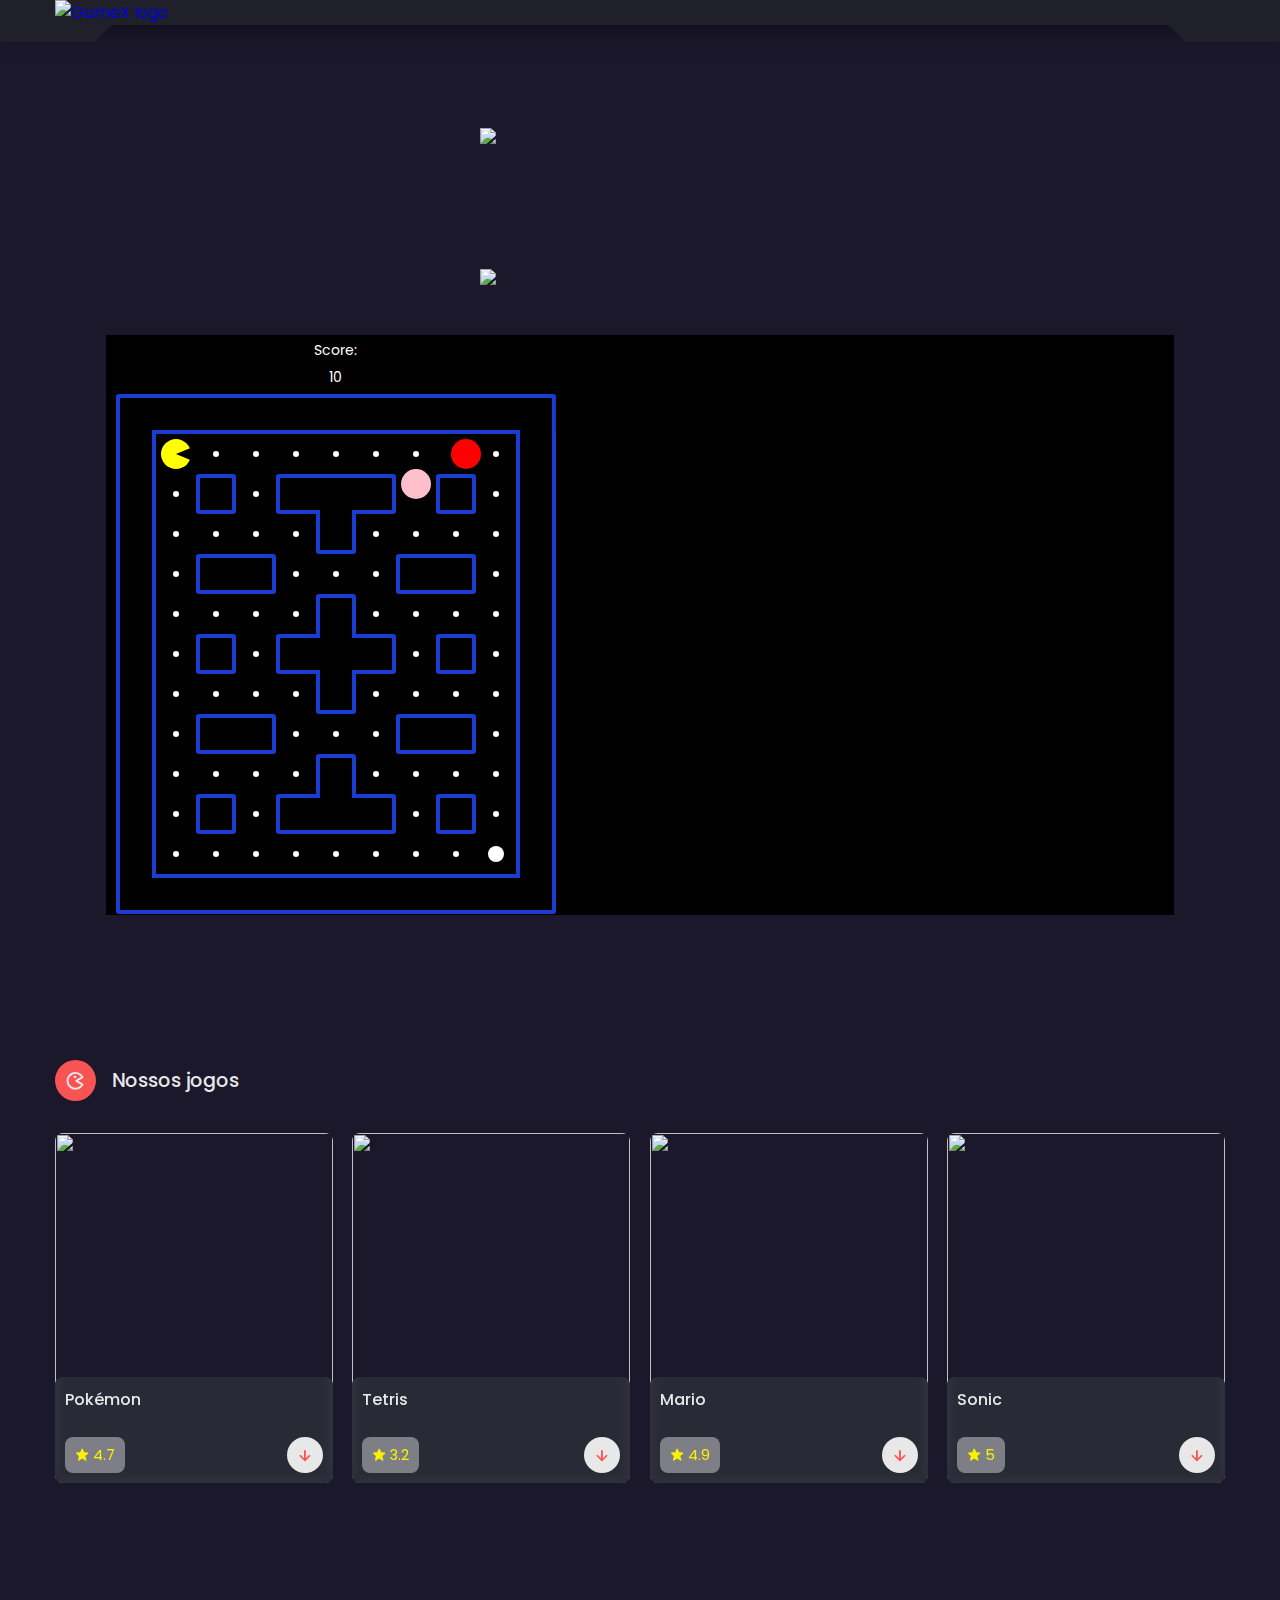
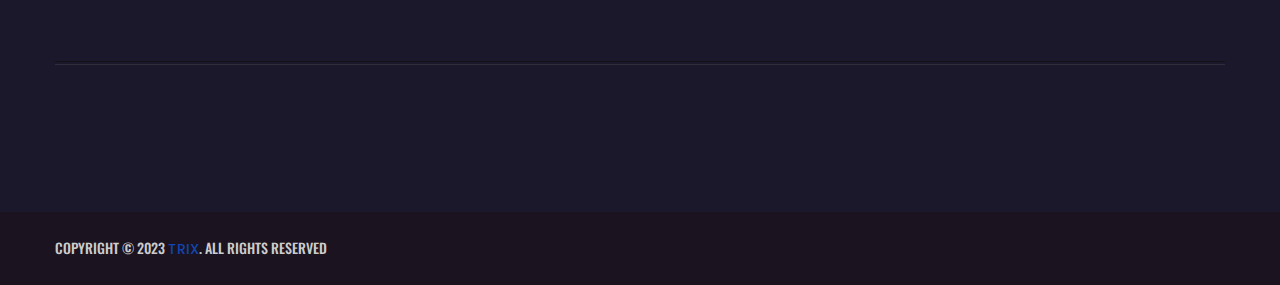
==== commit 80d40b21: "Update index.html" ====
--- a/index.html
+++ b/index.html
@@ -128,9 +128,9 @@
       
                 <!--Card 2-->
                 <div class="box">
-                    <img src="https://github.com/TrixStartup/NossosJogos-img/blob/main/game101.PNG?raw=true" alt="">
-                    <div class="box-text">
-                        <h2>Base Defense</h2>
+                    <img src="https://media-cldnry.s-nbcnews.com/image/upload/t_fit-1500w,f_auto,q_auto:best/msnbc/Components/Photo_StoryLevel/080130/top5-080130-tetris-6a.jpg" alt="">
+                    <div class="box-text">
+                        <h2>Tetris</h2>
                         <br>
                         <div class="rating-download">
                             <div class="rating">
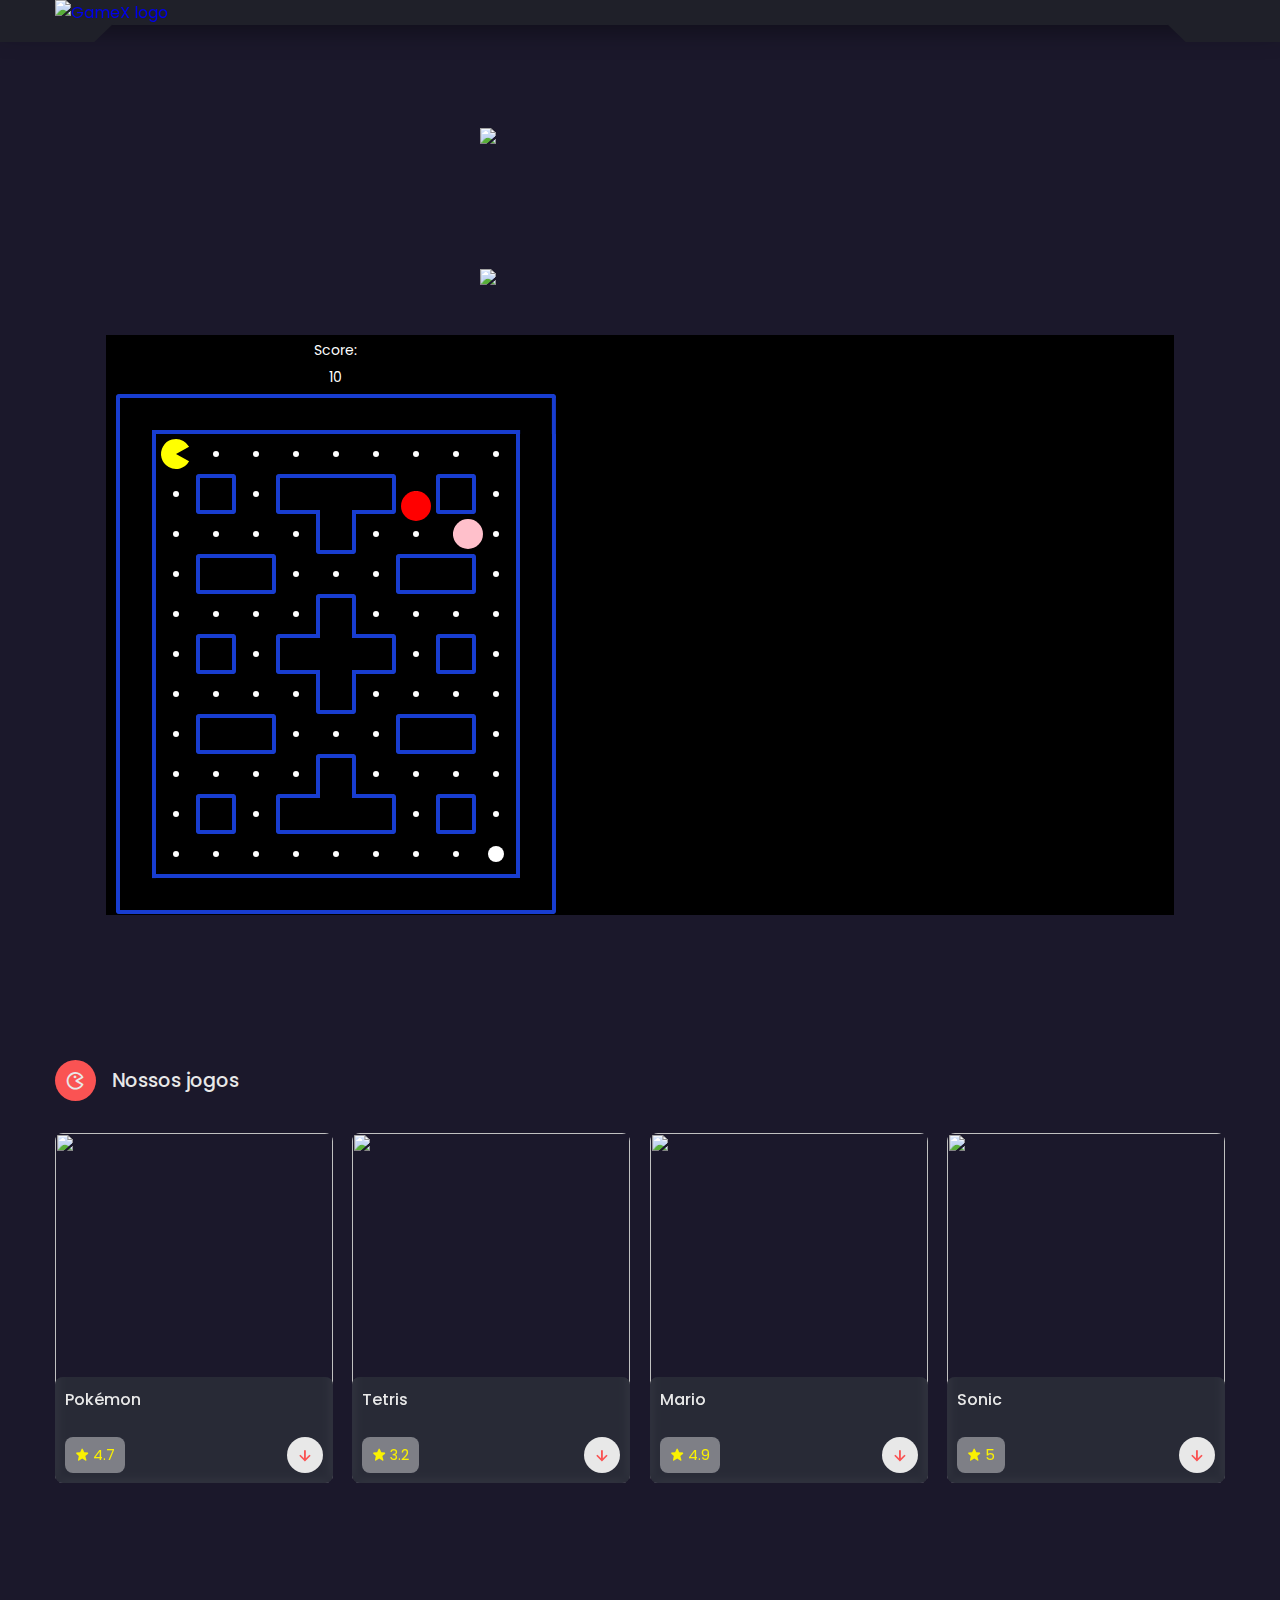
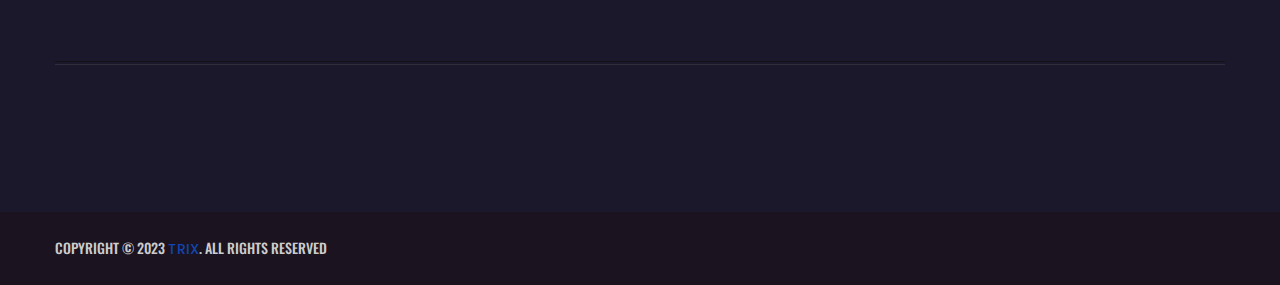
==== commit 5bdae0dd: "Update index.html" ====
--- a/index.html
+++ b/index.html
@@ -128,7 +128,7 @@
       
                 <!--Card 2-->
                 <div class="box">
-                    <img src="https://media-cldnry.s-nbcnews.com/image/upload/t_fit-1500w,f_auto,q_auto:best/msnbc/Components/Photo_StoryLevel/080130/top5-080130-tetris-6a.jpg" alt="">
+                    <img src="https://play-lh.googleusercontent.com/BTMbCtRctx2_I6IW6HI9p0J4EW391Qj0zPPchVTzf6XmLhm9LmnRMUms4tkNxsNJpoPD=w526-h296-rw" alt="">
                     <div class="box-text">
                         <h2>Tetris</h2>
                         <br>
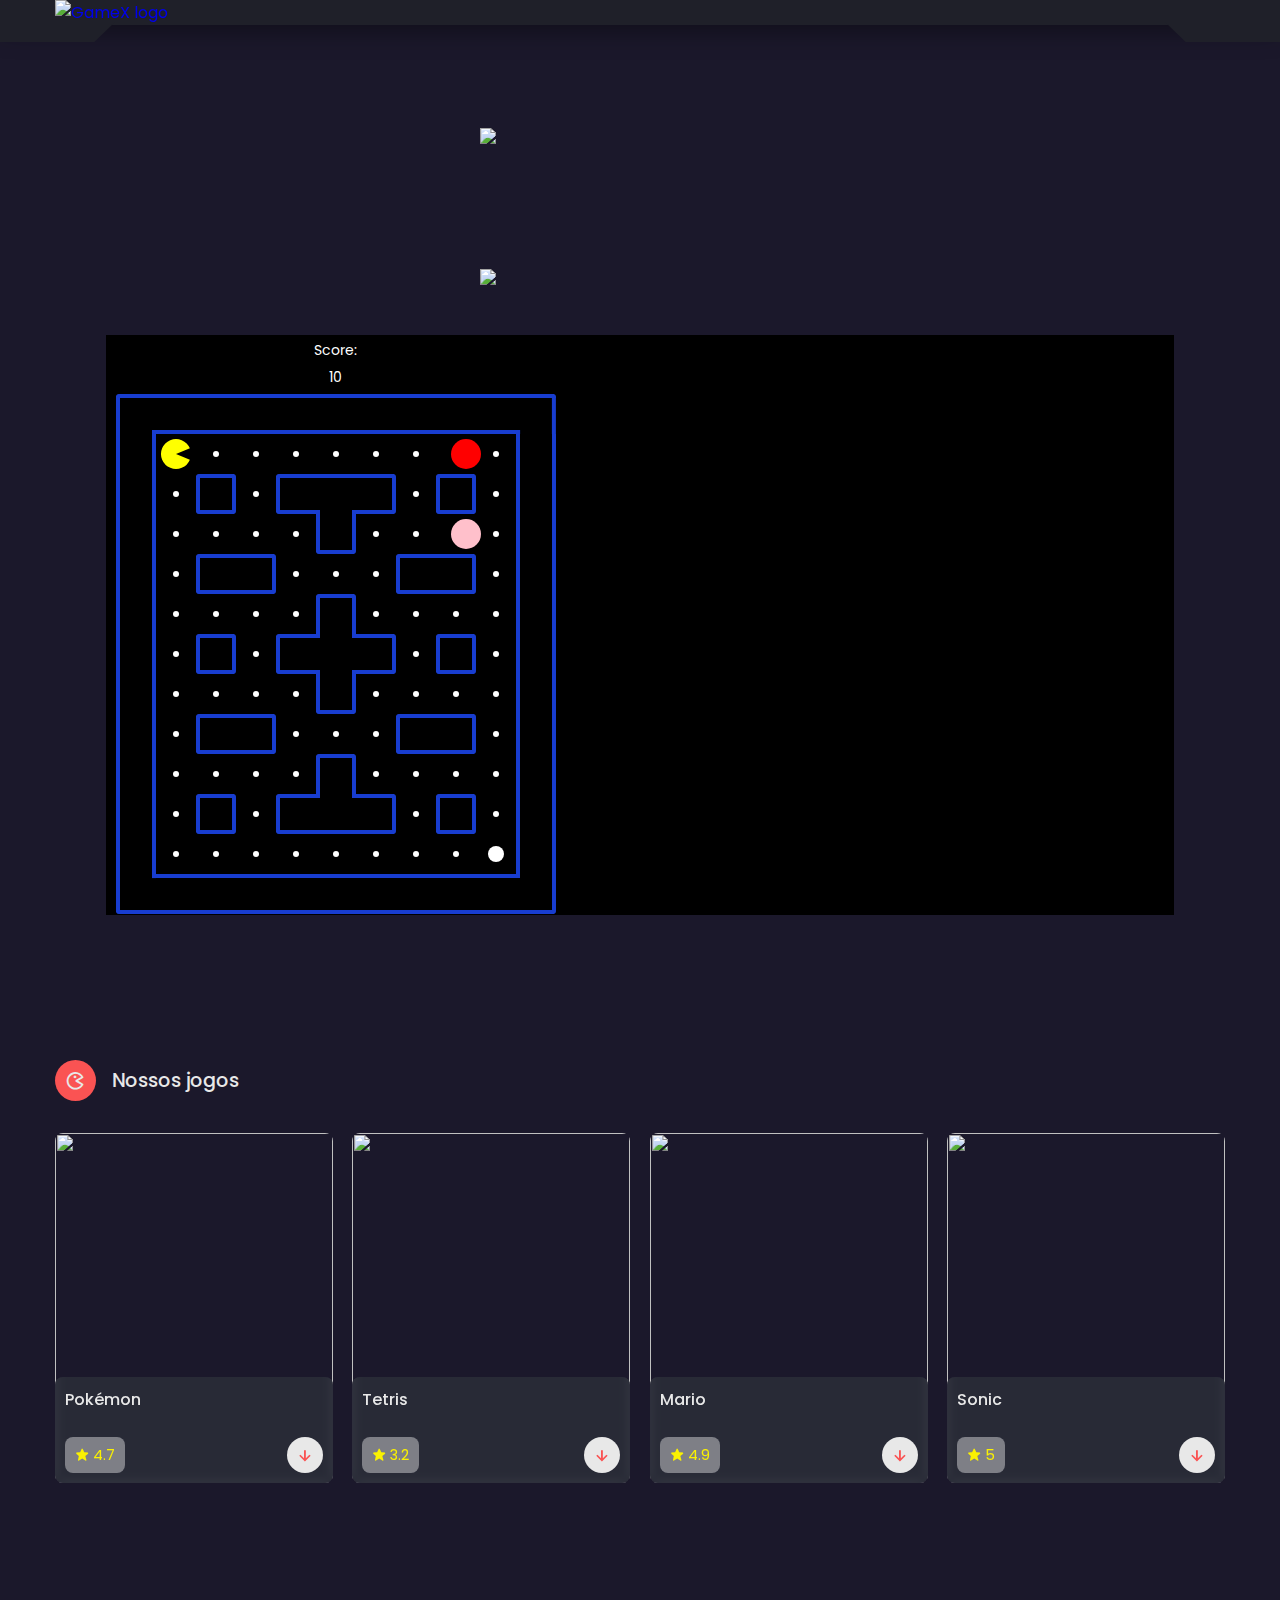
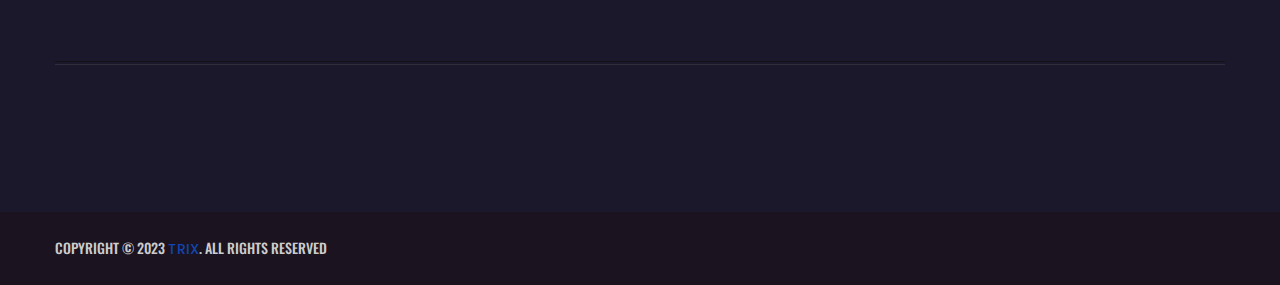
==== commit a5e16937: "Update index.html" ====
--- a/index.html
+++ b/index.html
@@ -128,7 +128,7 @@
       
                 <!--Card 2-->
                 <div class="box">
-                    <img src="https://play-lh.googleusercontent.com/BTMbCtRctx2_I6IW6HI9p0J4EW391Qj0zPPchVTzf6XmLhm9LmnRMUms4tkNxsNJpoPD=w526-h296-rw" alt="">
+                    <img src="https://upload.wikimedia.org/wikipedia/commons/thumb/9/9c/Typical_Tetris_Game.svg/1200px-Typical_Tetris_Game.svg.png" alt="">
                     <div class="box-text">
                         <h2>Tetris</h2>
                         <br>
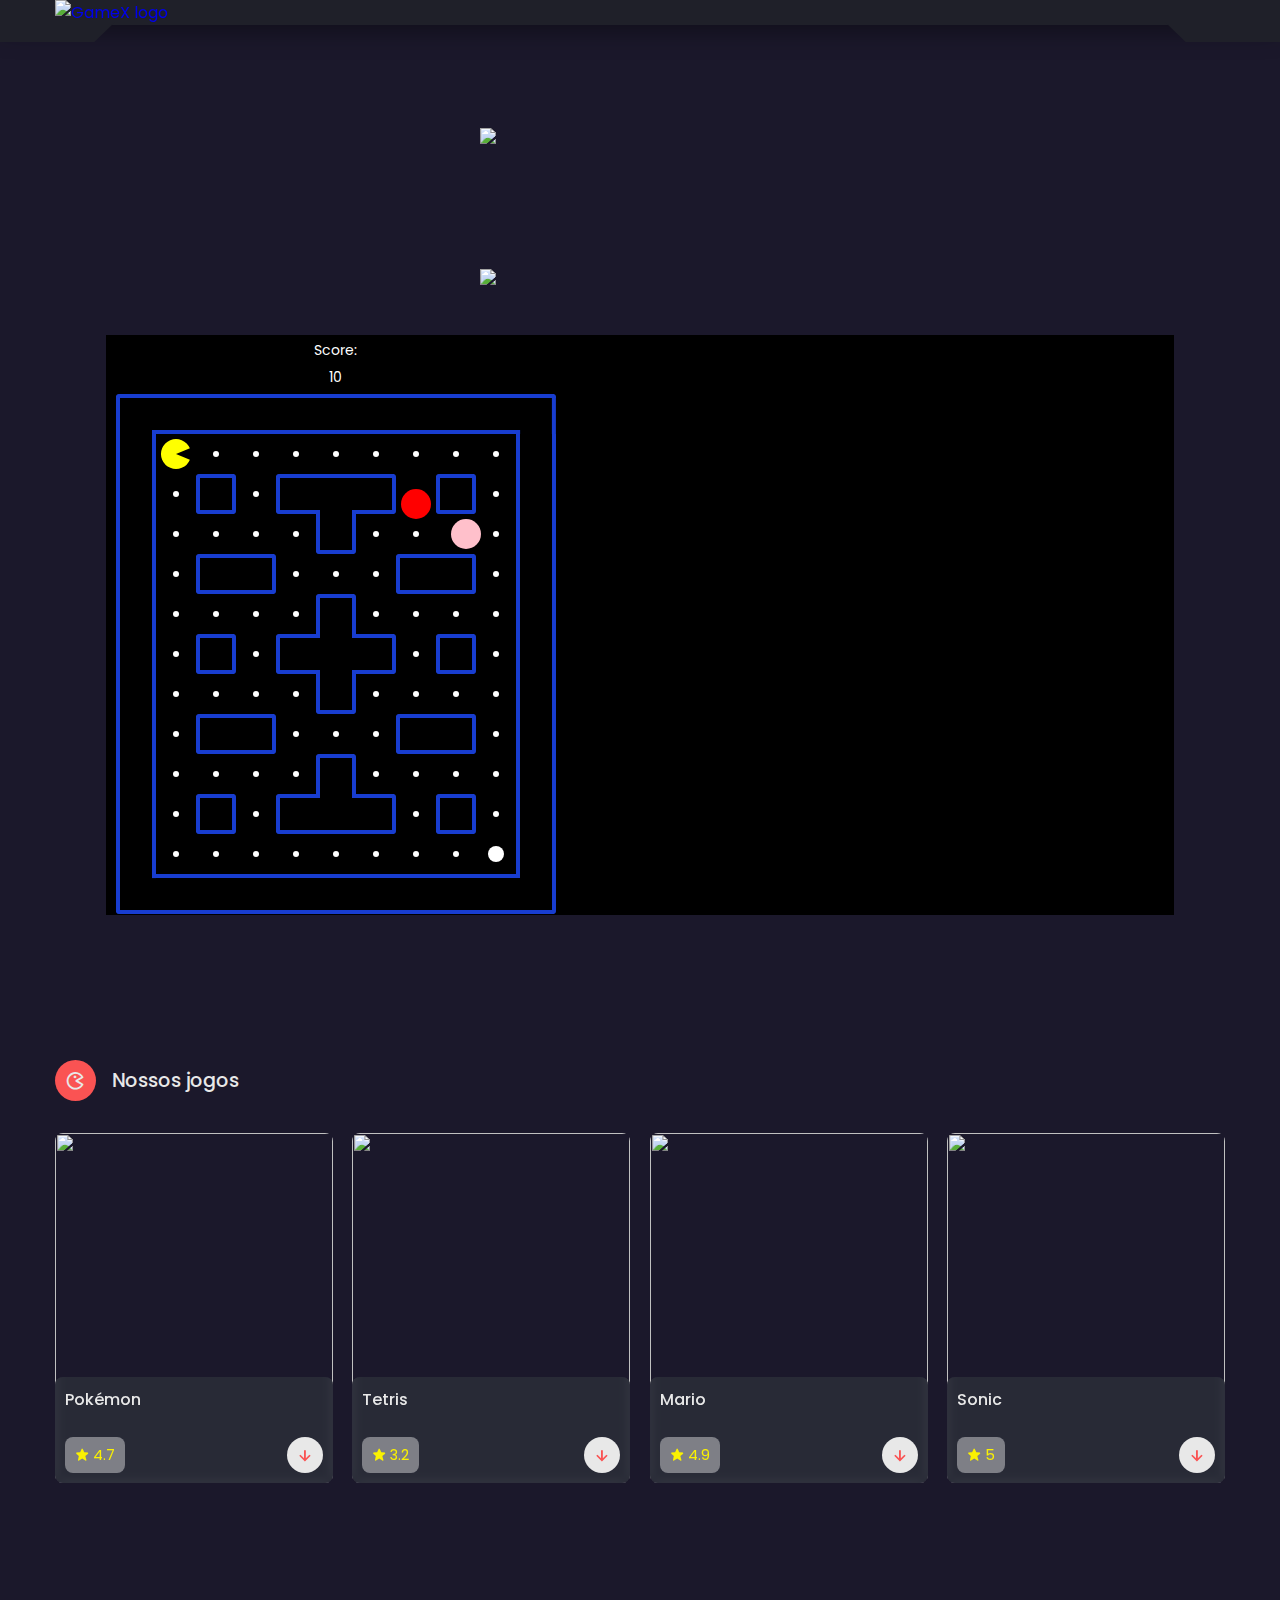
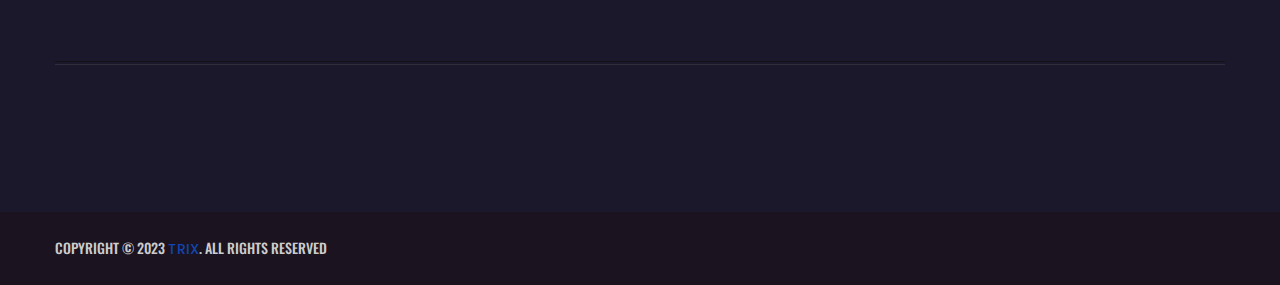
==== commit 6ba15667: "Update index.html" ====
--- a/index.html
+++ b/index.html
@@ -128,7 +128,7 @@
       
                 <!--Card 2-->
                 <div class="box">
-                    <img src="https://upload.wikimedia.org/wikipedia/commons/thumb/9/9c/Typical_Tetris_Game.svg/1200px-Typical_Tetris_Game.svg.png" alt="">
+                    <img src="https://thesummerhunter.com/wp-content/uploads/2023/04/cropped-Typical_Tetris_Game.svg_.png" alt="">
                     <div class="box-text">
                         <h2>Tetris</h2>
                         <br>
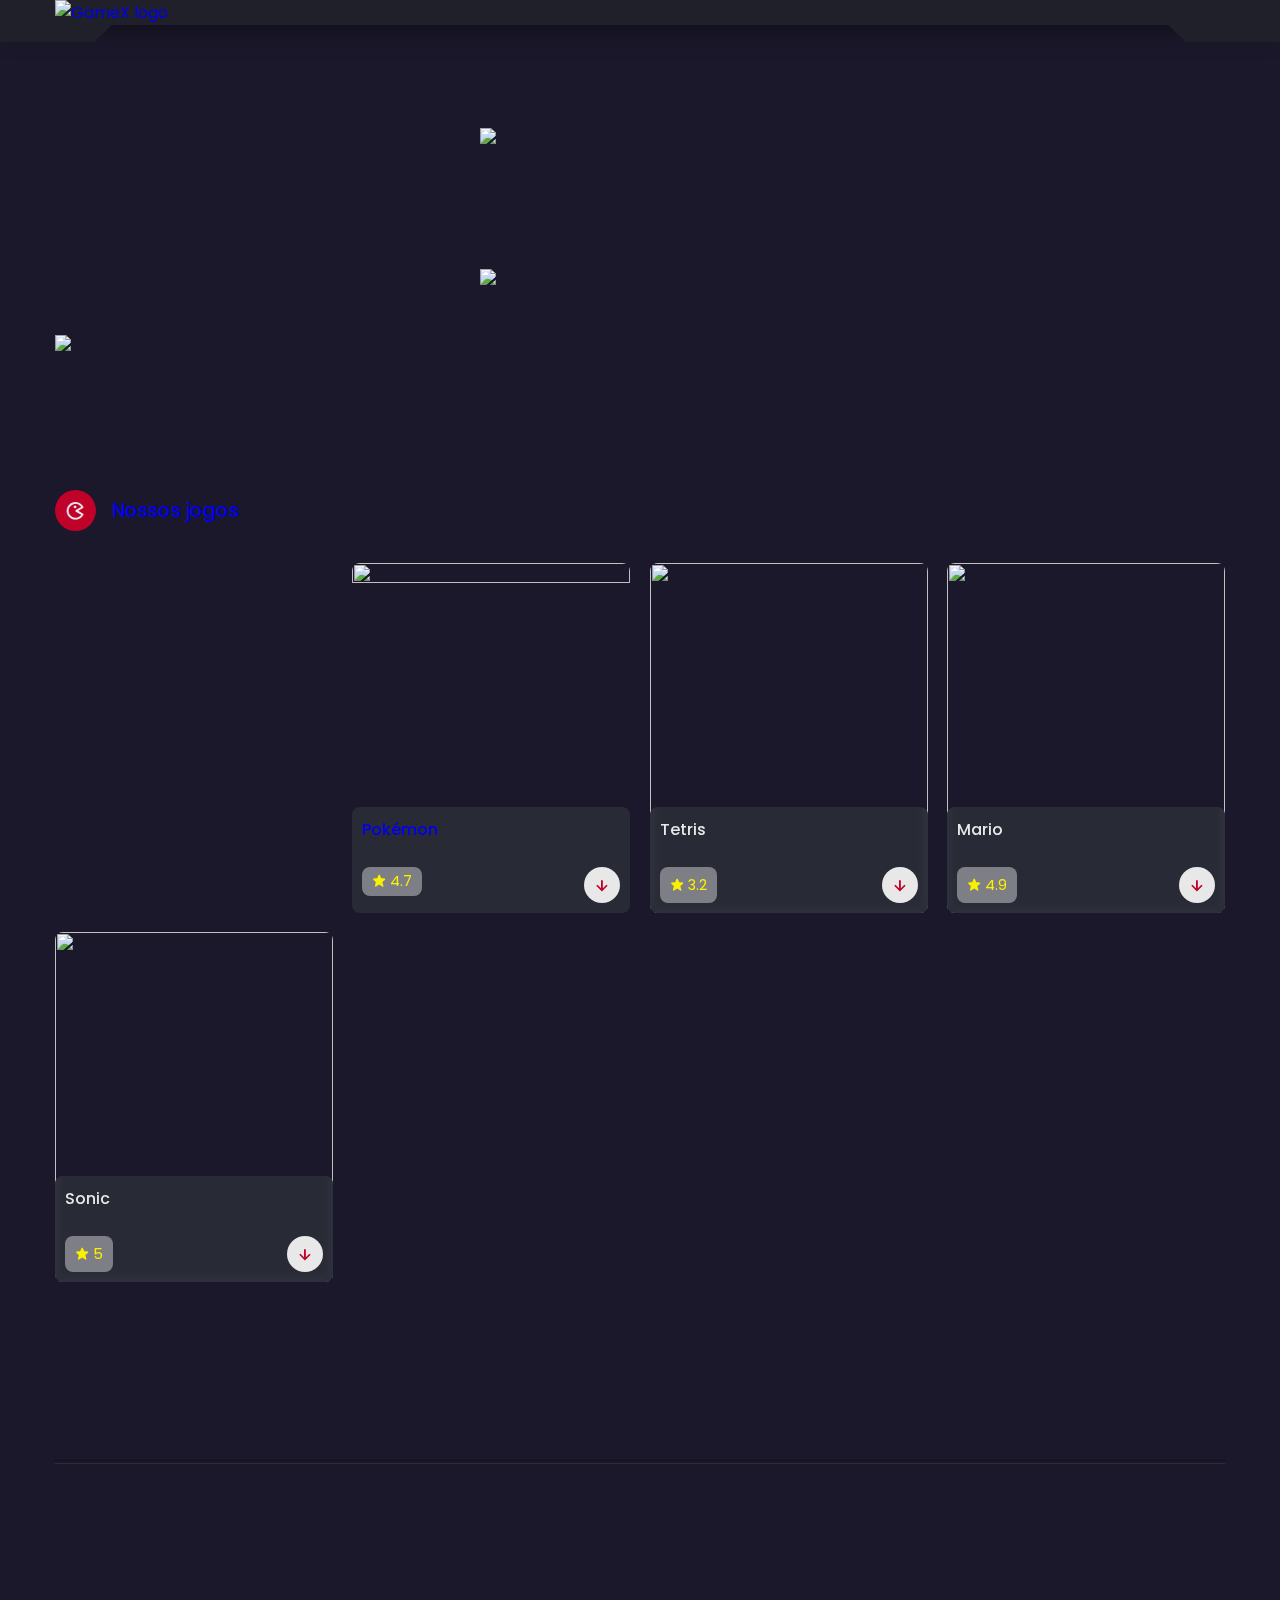
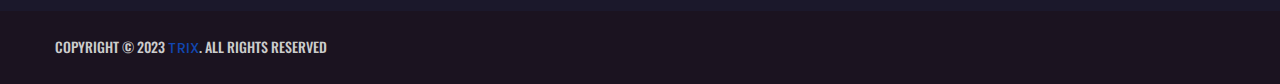
==== commit cba84626: "Update index.html" ====
--- a/index.html
+++ b/index.html
@@ -86,16 +86,10 @@
       </div>
       <br><br>
 
-        <div class="containerP">
-          <div class="pacman1">
-            <div class="pacman2">
-            <p><span>Score: </span> </p> 
-            <p><span id="scoreEl">0</span></p> 
-            <canvas width="100" height="100"></canvas>
-          </div>
-          </div>
-          
-        </div>
+        <div class="container">
+                  <a href="https://naira-duda-04.github.io/Pac-Man/">
+                <img src="PACMAN.PNG" class="space">
+             </div>
         
     </div>
         <br><br><br><br><br><br>
--- a/nossosJogos.css
+++ b/nossosJogos.css
@@ -9,7 +9,7 @@
 }
 
 :root{
-    --main-color:#fa5353;
+    --main-color:#c0012a;
     --dark-color: #1b182b;
     --light-color: #322f40;
     --text-color: hsl(0,0%,91%);
